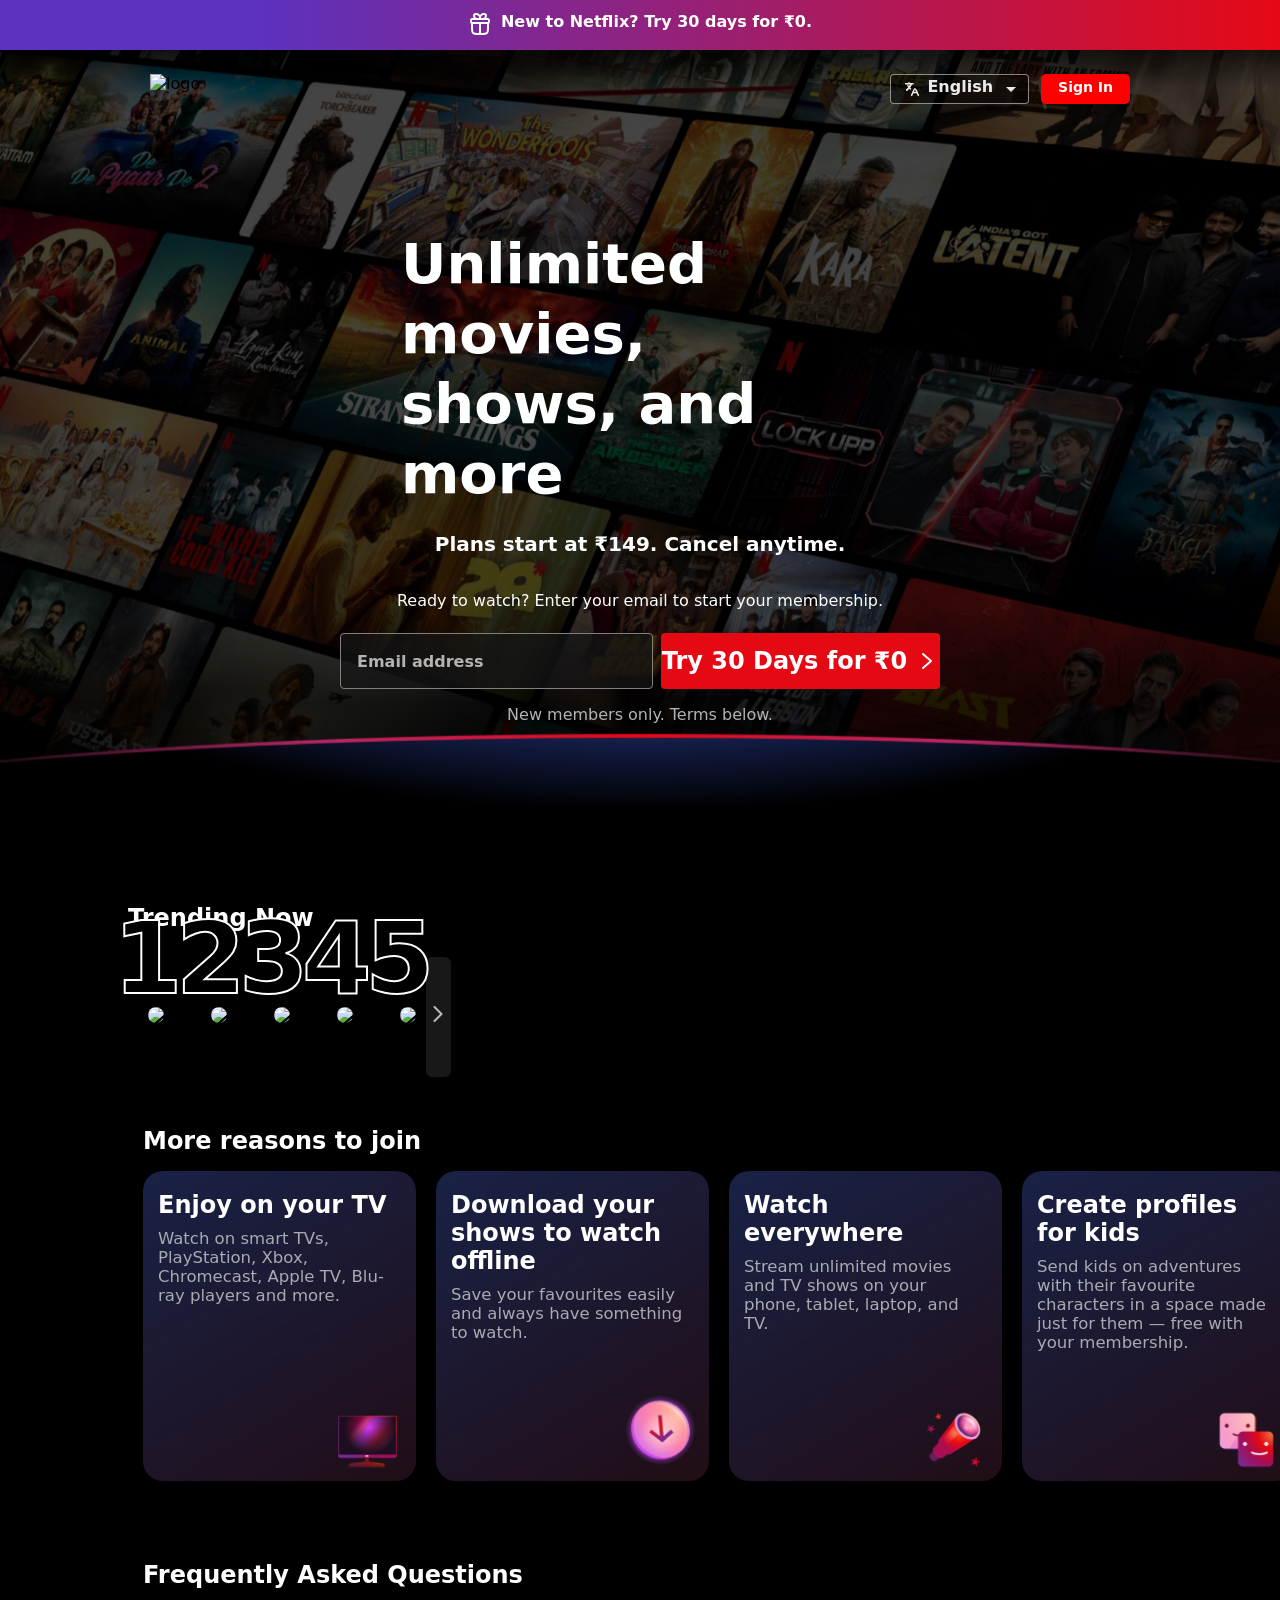
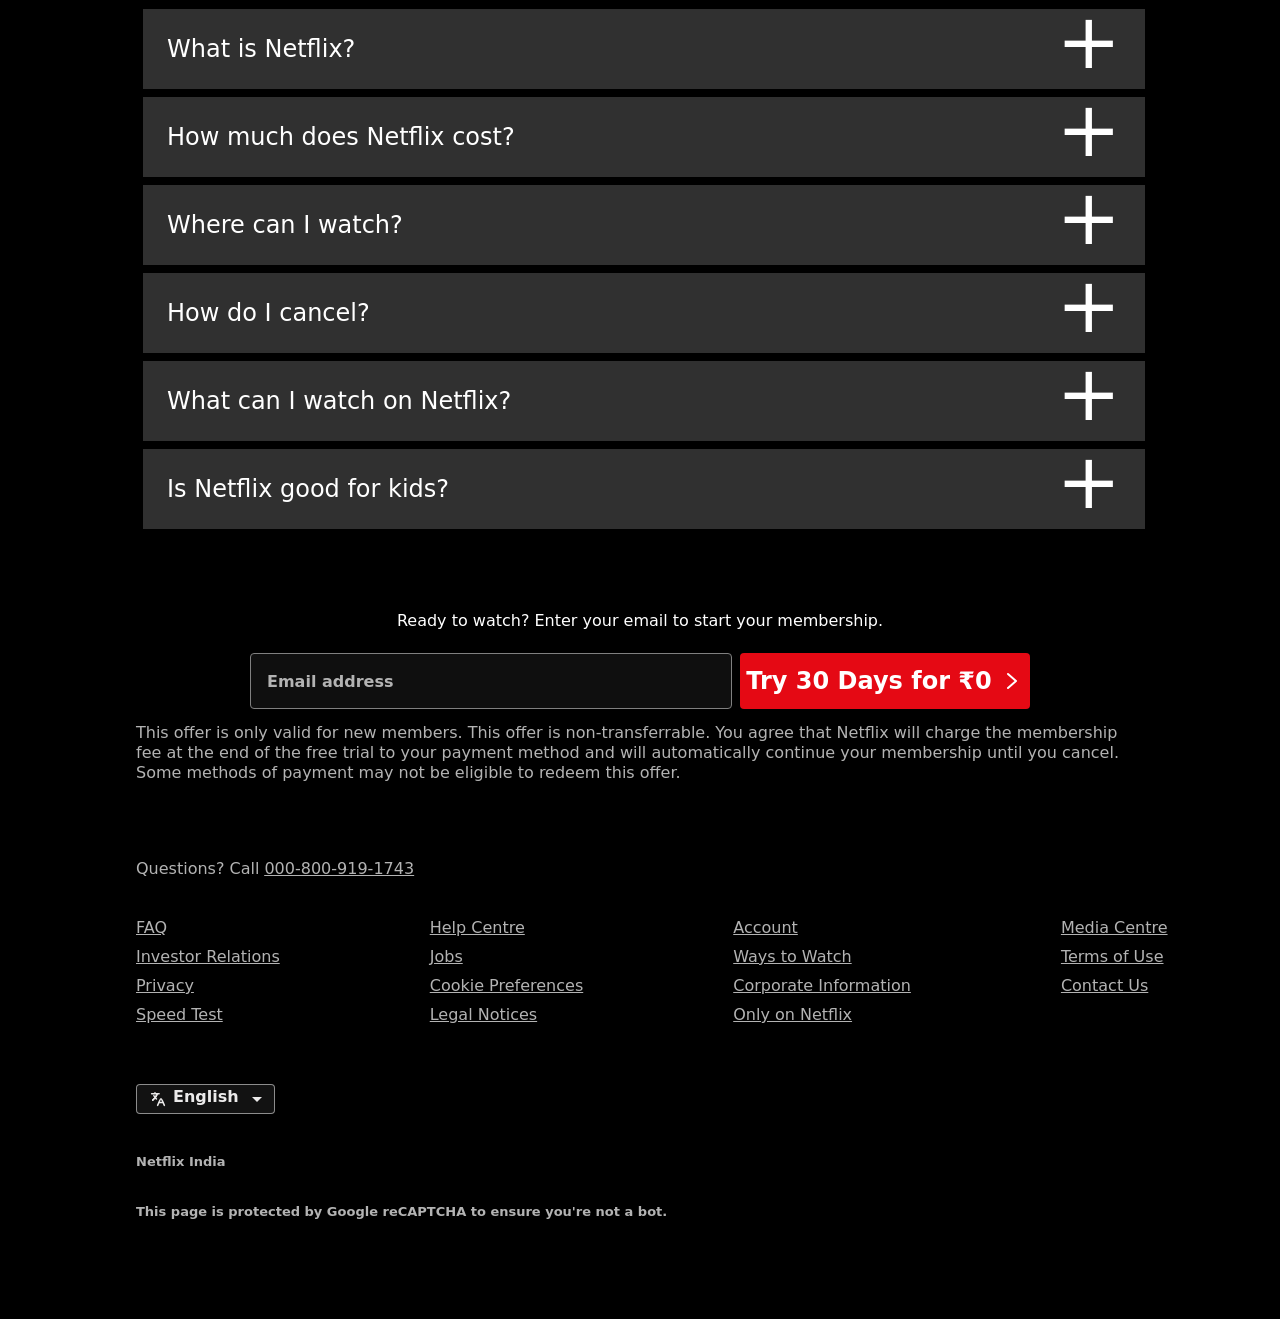
==== Netflix Clone/Netflix.html @ 9051108c "Project 1 - Netflix Clone" ====
<!DOCTYPE html>
<html lang="en">

<head>
    <meta charset="UTF-8">
    <meta name="viewport" content="width=device-width, initial-scale=1.0">
    <title>Netflix Clone</title>
    <link rel="stylesheet" href="style.css">
</head>

<body>
    <button class="gift-button">
        <div class="header">
            <div class="button-text">
                <svg xmlns="http://www.w3.org/2000/svg" viewBox="0 0 24 24" width="24" height="24" color="currentColor"
                    fill="none" stroke="currentColor" stroke-width="2" stroke-linejoin="round">
                    <path
                        d="M4 11V15C4 18.2998 4 19.9497 5.02513 20.9749C6.05025 22 7.70017 22 11 22H13C16.2998 22 17.9497 22 18.9749 20.9749C20 19.9497 20 18.2998 20 15V11"
                        stroke-linecap="round"></path>
                    <path
                        d="M3 9C3 8.25231 3 7.87846 3.20096 7.6C3.33261 7.41758 3.52197 7.26609 3.75 7.16077C4.09808 7 4.56538 7 5.5 7H18.5C19.4346 7 19.9019 7 20.25 7.16077C20.478 7.26609 20.6674 7.41758 20.799 7.6C21 7.87846 21 8.25231 21 9C21 9.74769 21 10.1215 20.799 10.4C20.6674 10.5824 20.478 10.7339 20.25 10.8392C19.9019 11 19.4346 11 18.5 11H5.5C4.56538 11 4.09808 11 3.75 10.8392C3.52197 10.7339 3.33261 10.5824 3.20096 10.4C3 10.1215 3 9.74769 3 9Z">
                    </path>
                    <path
                        d="M6 3.78571C6 2.79949 6.79949 2 7.78571 2H8.14286C10.2731 2 12 3.7269 12 5.85714V7H9.21429C7.43908 7 6 5.56091 6 3.78571Z">
                    </path>
                    <path
                        d="M18 3.78571C18 2.79949 17.2005 2 16.2143 2H15.8571C13.7269 2 12 3.7269 12 5.85714V7H14.7857C16.5609 7 18 5.56091 18 3.78571Z">
                    </path>
                    <path d="M12 11L12 22" stroke-linecap="round"></path>
                </svg>
            </div>
            <div class="button-text button-text-extra">
                New to Netflix? Try 30 days for ₹0.
            </div>
        </div>
    </button>
    <div class="boss">
        <div class="background">
            <div class="logo-section">
                <div>
                    <img class="logo-img"
                        src="https://occ.a.nflxso.net/dnmt/api/v6/iL4oJVDYZ8KLSrJ6eG2OwtghbfQ/AAAAAeuLioOK1ZSC8bQbffYbz1gZFxugAQdkx7UsMvqKDtFJLk3EWkpY-w8IBimYy_0xmg1aTzugh7JDHsGzv6hqIL9_qklFo-PFSH81MwCe9rokU4kGkdki.svg"
                        alt="logo">
                </div>
                <div class="button-logo">
                    <div class="english-button">
                        <svg class="chinese-svg" xmlns="http://www.w3.org/2000/svg" viewBox="0 0 24 24" width="24"
                            height="24" color="currentColor" fill="none" stroke="currentColor" stroke-width="2"
                            stroke-linecap="round" stroke-linejoin="round">
                            <path
                                d="M3.49744 5H7.99744M7.99744 5H13.4974M7.99744 5V3.5M4.99744 13.5C7.49744 11.5 10.4974 7.5 10.9974 5M6.49744 7.5C6.99744 9 8.99744 11.5 9.99744 12">
                            </path>
                            <path d="M4.99744 13.5C7.49744 11.5 10.4974 7.5 10.9974 5"></path>
                            <path
                                d="M11.4974 20.5005L14.1591 14.2898C14.9451 12.456 15.338 11.5391 15.9974 11.5391C16.6568 11.5391 17.0498 12.456 17.8357 14.2898L20.4974 20.5005">
                            </path>
                            <path d="M13.4974 16.5H18.4974"></path>
                        </svg>
                        <div class="english-button-text">English</div>
                        <div class="down-arrow">
                            <svg xmlns="http://www.w3.org/2000/svg" viewBox="0 0 24 24" width="24" height="24"
                                fill="currentColor">
                                <path d="M7 10l5 5 5-5H7z"></path>
                            </svg>

                        </div>
                    </div>
                    <div class="signin">
                        Sign In
                    </div>
                </div>
            </div>
            <div class="main-content">
                <h1>
                    Unlimited movies, shows, and more
                </h1>
                <div class="heading-text">
                    Plans start at ₹149. Cancel anytime.
                </div>
                <div class="main-content2">
                    Ready to watch? Enter your email to start your membership.
                </div>
                <div class="email-section">
                    <input type="email" name="email_address" placeholder="Email address" class="input-email">
                    <div class="day-try-button">
                        <div class="day-try-button-text">Try 30 Days for ₹0</div>
                        <svg class="right-svg" xmlns="http://www.w3.org/2000/svg" width="24" height="24"
                            viewBox="0 0 24 24" fill="none">
                            <path d="M8 5L16 12L8 19" stroke="currentColor" stroke-width="2" stroke-linecap="round"
                                stroke-linejoin="round" />
                        </svg>
                    </div>
                </div>
                <div class="main-content3">
                    New members only. Terms below.
                </div>
            </div>
        </div>
    </div>
    <section class="trending">
        <h2>Trending Now</h2>

        <div class="movie-wrapper">

            <div class="movie-slider">

                <div class="movie-card">
                    <span class="number">1</span>
                    <img
                        src="https://occ-0-2483-3646.1.nflxso.net/dnm/api/v6/mAcAr9TxZIVbINe88xb3Teg5_OA/AAAABR3_lcACYdp_OL47u19qpQaEs_5gn49j7qxBmQ79AP_ZWJ-jDJFr9OHZMi0nobbVv3X1nOjQMBkSNbGvwTah8ytGfxxv10BihHkT4VoGUeiRZefubaW8L7l3fbnidzuOjVOZ.webp?r=3b5">
                </div>

                <div class="movie-card">
                    <span class="number">2</span>
                    <img
                        src="https://occ-0-2483-3646.1.nflxso.net/dnm/api/v6/mAcAr9TxZIVbINe88xb3Teg5_OA/AAAABV634RJ705XipxQXbUOmWTlPM6NMLGOMgv8O6-1mpxjUiHuGTO8aU_smM_58vn7E3eNAHVvWJq0PdI-Nfb186hH-lCfPKhOAdpg.webp?r=92a">
                </div>

                <div class="movie-card">
                    <span class="number">3</span>
                    <img
                        src="https://occ-0-2483-3646.1.nflxso.net/dnm/api/v6/mAcAr9TxZIVbINe88xb3Teg5_OA/AAAABdCNdKR9dgupDlDI12eOrjd3d1uHJXGw537qUxGjCrEHiyDqJ5OIPTEP107q4e-qLJERuWreYp5bF7t5BxNEI7SfZhIY3p_Sp4w.webp?r=434">
                </div>

                <div class="movie-card">
                    <span class="number">4</span>
                    <img
                        src="https://occ-0-2483-3646.1.nflxso.net/dnm/api/v6/mAcAr9TxZIVbINe88xb3Teg5_OA/AAAABRHEcpZrJWcGzHq1AkgW7B8aDNiXEqlU9JBHEwHiXFTEQ8fXNl14SJJMQJYMweSLASaAFxBjCZUrsnZ2DCoViO0dcfgJvky0pYY.webp?r=d8e">
                </div>

                <div class="movie-card">
                    <span class="number">5</span>
                    <img
                        src="https://occ-0-2483-3646.1.nflxso.net/dnm/api/v6/mAcAr9TxZIVbINe88xb3Teg5_OA/AAAABY63h-h1Gon9p3n_dSWmou2ZyN__EntViMFXWrNen_vEcZGZ7-_P9_z-hxdiUdzgbN83VIT29Y9tL6qEg5MJryhB2k6k1kxsyeFMlH5GvvBIqaqk_qc8LS0XezttgoZGS2hX.webp?r=58c">
                </div>
            </div>

            <button class="arrow-right">
                <svg width="18" height="18" viewBox="0 0 24 24">
                    <path d="M9 6L15 12L9 18" fill="none" stroke="rgb(255 255 255 / 70%)" stroke-width="1.8"
                        stroke-linecap="round" stroke-linejoin="round" />
                </svg>
            </button>

        </div>
    </section>
    <section class="more-reason">
        <h2>
            More reasons to join
        </h2>
        <div class="reasons">
            <div class="reason image">
                <h3>Enjoy on your TV</h3>
                <div class="reason-text">Watch on smart TVs, PlayStation, Xbox, Chromecast, Apple TV, Blu-ray players
                    and more.</div>
            </div>
            <div class="reason image2">
                <h3>Download your shows to watch offline</h3>
                <div class="reason-text">Save your favourites easily and always have something to watch.</div>
            </div>
            <div class="reason image3">
                <h3>Watch everywhere</h3>
                <div class="reason-text">Stream unlimited movies and TV shows on your phone, tablet, laptop, and TV.
                </div>
            </div>
            <div class="reason image4">
                <h3>Create profiles for kids</h3>
                <div class="reason-text">Send kids on adventures with their favourite characters in a space made just
                    for them — free with your membership.</div>
            </div>
        </div>
    </section>
    <section class="FAQ">
        <h2>Frequently Asked Questions</h2>
        <ul class="FAQs">
            <li class="FAQ1 FAQ-text"><span>What is Netflix?</span><span class="plus">+</span></li>
            <li class="FAQ2 FAQ-text"><span>How much does Netflix cost?</span><span class="plus">+</span></li>
            <li class="FAQ3 FAQ-text"><span>Where can I watch?</span><span class="plus">+</span></li>
            <li class="FAQ4 FAQ-text"><span>How do I cancel?</span><span class="plus">+</span></li>
            <li class="FAQ5 FAQ-text"><span>What can I watch on Netflix?</span><span class="plus">+</span></li>
            <li class="FAQ6 FAQ-text"><span>Is Netflix good for kids?</span><span class="plus">+</span></li>
        </ul>
    </section>
    <section class="main-content footer-main-content">
        <div class="main-content2 footer-main-content2">
            Ready to watch? Enter your email to start your membership.
        </div>
        <div class="email-section footer-email-section">
            <input type="email" name="email_address" placeholder="Email address" class="input-email footer-input-email">
            <div class="day-try-button footer-day-try-button">
                <div class="day-try-button-text footer-day-try-button-text">Try 30 Days for ₹0</div>
                <svg class="right-svg footer-right-svg" xmlns="http://www.w3.org/2000/svg" width="24" height="24" viewBox="0 0 24 24"
                    fill="none">
                    <path d="M8 5L16 12L8 19" stroke="currentColor" stroke-width="2" stroke-linecap="round"
                        stroke-linejoin="round" />
                </svg>
            </div>
        </div>
        <div class="main-content3 footer-main-content3">
            This offer is only valid for new members. This offer is non-transferrable. You agree that Netflix will charge the membership fee at the end of the free trial to your payment method and will automatically continue your membership until you cancel. Some methods of payment may not be eligible to redeem this offer.
        </div>
    </section>
    <section class="footer">
        <div class="contact-number">
            <span>Questions? Call </span><span class="num"><a href="text.txt">000-800-919-1743</a></span>
        </div>
        <div class="all-links">
            <ul class="ul ul1">
                <li>FAQ</li>
                <li>Investor Relations</li>
                <li>Privacy</li>
                <li>Speed Test</li>
            </ul>
            <ul class="ul ul2">
                <li>Help Centre</li>
                <li>Jobs</li>
                <li>Cookie Preferences</li>
                <li>Legal Notices</li>
            </ul>
            <ul class="ul ul3">
                <li>Account</li>
                <li>Ways to Watch</li>
                <li>Corporate Information</li>
                <li>Only on Netflix</li>
            </ul>
            <ul class="ul ul4">
                <li>Media Centre</li>
                <li>Terms of Use</li>
                <li>Contact Us</li>
            </ul>
        </div>
        <div class="button-logo footer-button-logo">
                    <div class="english-button footer-english-button">
                        <svg class="chinese-svg" xmlns="http://www.w3.org/2000/svg" viewBox="0 0 24 24" width="24"
                            height="24" color="currentColor" fill="none" stroke="currentColor" stroke-width="2"
                            stroke-linecap="round" stroke-linejoin="round">
                            <path
                                d="M3.49744 5H7.99744M7.99744 5H13.4974M7.99744 5V3.5M4.99744 13.5C7.49744 11.5 10.4974 7.5 10.9974 5M6.49744 7.5C6.99744 9 8.99744 11.5 9.99744 12">
                            </path>
                            <path d="M4.99744 13.5C7.49744 11.5 10.4974 7.5 10.9974 5"></path>
                            <path
                                d="M11.4974 20.5005L14.1591 14.2898C14.9451 12.456 15.338 11.5391 15.9974 11.5391C16.6568 11.5391 17.0498 12.456 17.8357 14.2898L20.4974 20.5005">
                            </path>
                            <path d="M13.4974 16.5H18.4974"></path>
                        </svg>
                        <div class="english-button-text">English</div>
                        <div class="down-arrow">
                            <svg xmlns="http://www.w3.org/2000/svg" viewBox="0 0 24 24" width="24" height="24"
                                fill="currentColor">
                                <path d="M7 10l5 5 5-5H7z"></path>
                            </svg>

                        </div>
                    </div>
                </div>
        <div class="netflix-india">
            Netflix India
        </div>
        <div class="last-line">This page is protected by Google reCAPTCHA to ensure you're not a bot.</div>
    </section>
</body>

</html>
---- Netflix Clone/style.css ----
* {
    margin: 0;
    padding: 0;
    font-family: system-ui, -apple-system, BlinkMacSystemFont, 'Segoe UI', Roboto, Oxygen, Ubuntu, Cantarell, 'Open Sans', 'Helvetica Neue', sans-serif;
}

body {
    background-color: black;
}

.header {
    display: flex;
    justify-content: center;
    gap: 9px;
}

.gift-button {
    position: sticky;
    top: 0;
    width: 100%;
    height: 50px;
    border: none;
    background-image: linear-gradient(90deg, rgb(92, 50, 191) 0%, rgb(92, 50, 191) 20%, rgb(229, 9, 20) 100%);
    z-index: 1000;
    /* position: relative; */
}

.button-text {
    color: rgb(255, 255, 255);
    font-weight: 450;

}

.button-text-extra {
    font-weight: 650;
    font-size: larger;
}

.boss {
    display: flex;
    justify-content: center;
}

.background {
    width: 100%;
    height: 804px;
    background-image: url(assets/NETFLIXIMG1.png);
    background-repeat: no-repeat;
    background-position: center center;
    background-size: auto 100%;
    transform: translateY(-50PX);
    z-index: 1;
}

.logo-section {
    margin: 74px 150px;
    display: flex;
}

.logo-img {
    width: 145px;
}

.lang {
    display: flex;
}

.button-logo {
    display: flex;
    gap: 12px;
    margin-left: auto;
    height: 30px;

}

.chinese-svg {
    width: 18px;
    padding-left: 8px;
}

.english-button-text {
    padding-left: 6px;
}

.down-arrow {
    width: 15px;
    padding: 0px 6px;
}
.english-button {
    color: rgb(235, 234, 234);
    display: flex;
    border: 0.5px solid rgba(211, 211, 211, 0.63);
    border-radius: 4px;
    padding: 2px 8px 6px 4px;
    /* padding-right: 30px; */
    font-weight: 600;
    background-color: rgba(0, 0, 0, 0.459);
    cursor: default;
}
.signin:hover{
    background: #ca0811;
    color: #ececec;
}
.signin {
    color: white;
    background-color: red;
    border-radius: 5px;
    font-size: 14px;
    font-weight: 600;
    padding: 5px 17px 2px 17px;
    cursor: pointer;
}

.main-content {
    color: rgb(254 255 255);
    display: flex;
    justify-content: center;
    align-items: center;
    flex-direction: column;
    gap: 20px;
    margin: 125px 0px;
}

h1 {
    width: 478px;
    font-size: 3.5rem;
    font-weight: 700;
    line-height: 125%;
}
.heading-text{
    font-size: 1.25rem;
    font-weight: 700;
}
.main-content{
    font-size: 1rem;
    line-height: 1.5;
}
.main-content2{
    color: rgb(255, 255, 255);
    font-size: 1rem;
    font-weight: 500;
    line-height: 1.5;
    padding-top: 10px;
}
.email-section {
    display: flex;
    width: 600px;
    gap: 8px;
}

.input-email,
.day-try-button {
    flex: 1;
    height: 56px;
    box-sizing: border-box;
}

.input-email {
    width: 354px;
    background: rgba(22, 22, 22, .72);
    border: 1px solid rgb(128, 128, 128);
    border-radius: 4px;
    padding: 0 16px;
    color: #fff;
    font-size: 16px;
}

.input-email::placeholder {
    color: #b3b3b3;
    font-weight: 600;
}
.day-try-button:hover{
    background: #ca0811;
    color: #ececec;

}
.day-try-button {
    background: #E50914;
    border: none;
    border-radius: 4px;
    color: #fff;
    font-size: 24px;
    font-weight: 700;
    cursor: pointer;
    display: flex;
    justify-content: center;
    align-items: center;
    gap: 8px;
}
.main-content3{
    color: #b3b3b3;
    font-weight: 500;
    transform: translateY(-6px)
}
.trending{
    width:80%;
    margin:50px auto;
    color:white;
}

.trending h2{
    font-size:24px;
    margin-bottom:25px;
}

.movie-wrapper{
    position:relative;
    display:flex;
    align-items:center;
    margin: 20px;
}

.movie-slider{
    display:flex;
    gap: 47px;
    overflow: visible;
    scroll-behavior:smooth;
}

.movie-slider::-webkit-scrollbar{
    display:none;
}

.movie-card{
    position:relative;
    flex:0 0 auto;
}

.movie-card img{
    width:180px;
    border-radius:10px;
    transition:.3s;
}

.movie-card:hover img{
    transform:scale(1.05);
}
.number{
    position:absolute;
    left:-35px;
    bottom:18px;
    font-size:100px;
    font-weight:900;
    color:black;
    -webkit-text-stroke:2px white;
    line-height:1;
    z-index:2;
}
.arrow-right{
    width: 25px;
    height:120px;
    border:none;
    border-radius:6px;
    background:#181818;
    color:white;
    font-size:24px;
    margin-left: 10px;
    cursor:pointer;
    font-weight: 100;
}
.arrow-right:hover{
    background: #444444;
}
.arrow-right svg{
    width: 28px;
    height: 32px;
    transform: translateX(-2px);
}
.movie-card{
    transition:.3s;
}

.movie-card:hover{
    transform:scale(1.03);
}
.more-reason h2{
    margin-bottom: 16px;
}
.more-reason{
    color: white;
    margin: 0px 143px;
}
.reasons{
    display: grid;
    grid-template-columns: repeat(4, 1fr);
    gap: 20px;
    margin-bottom: 80px;
}
.reason h3{
    font-size: x-large;
}
.reason-text{
    font-size: 16.5px;
    font-weight: 500;
    color: #a8abb1;
}
.image{
    background-image: url(assets/image.png);
}
.image2{
    background-image: url(assets/image2.png);
}
.image3{
    background-image: url(assets/image3.png);
}
.image4{
    background-image: url(assets/image4.png);
}
.reason{
    padding: 20px 15px;
    width: 273px;
    height: 310px;
    border-radius: 20px;
    /* background-color: rgb(49, 0, 128); */
    box-sizing: border-box;
    background-size: cover;
}
.reason-text{
    margin-top: 10px;
}
.FAQ{
    margin: 0px 135px 0px 143px;
}
.FAQ h2{
    color: #fff;
    margin-bottom: 20px;
}
.FAQ-text:hover{
    background-color: #464646;
}
.FAQ-text{
    position: relative;
    justify-content: space-between;
    margin: 8px 0px;
    background-color: #303030;
    padding: 26px 24px;
    font-size: x-large;
    font-weight: 400;
    display: flex;
    cursor: pointer;
    transition:background-color 0.30s ease;
}
.plus{
    position:absolute;
    right:24px;
    top:50%;
    transform:translateY(-60%);

    font-size:77px;
    line-height:1;
    font-weight: 100;
}
.FAQs{
    color: #fff;
    list-style: none;
}
.footer-main-content{
    margin: 70px 0px;
}
.footer-day-try-button{
    flex:0 0 290px;
}
.footer-email-section{
    width: 780px;
}
.footer-main-content3{
    margin-left: 136px;
    margin-right: 135px;
    line-height: 20px;
}
/* .footer{
    color: #b3b3b3;
} */
.num a:hover, .num :active, .num a, .num a::after{
    color: #b3b3b3;
}
.contact-number{
    color: #b3b3b3;
    margin-left: 136px;
}
.num{
    text-decoration: underline;
    cursor: pointer;
}
.all-links{
    color: #b3b3b3;
    display: flex;
    margin-left: 136px;
    margin-top: 40px;
    gap: 150px;
}
.ul{
    list-style: none;
    text-decoration: underline;
    cursor: pointer;
}
.ul li:active{
    color: #E50914;
}
.ul li{
    margin-bottom: 10px;
}
.footer-english-button{
    background-color: rgb(40 40 40 / 46%);
}
.footer-button-logo{
    margin: 50px 20px 0px 136px;
}
.netflix-india{
    color: #b3b3b3;
    margin-left: 136px;
    font-size: small;
    font-weight: 700;
    margin-top: 40px;
    margin-bottom: 35px;
}
.last-line{
    margin-left: 136px;
    color: #b3b3b3;
    font-size: 13px;
    font-weight: 600;
    margin-bottom: 100px;
}
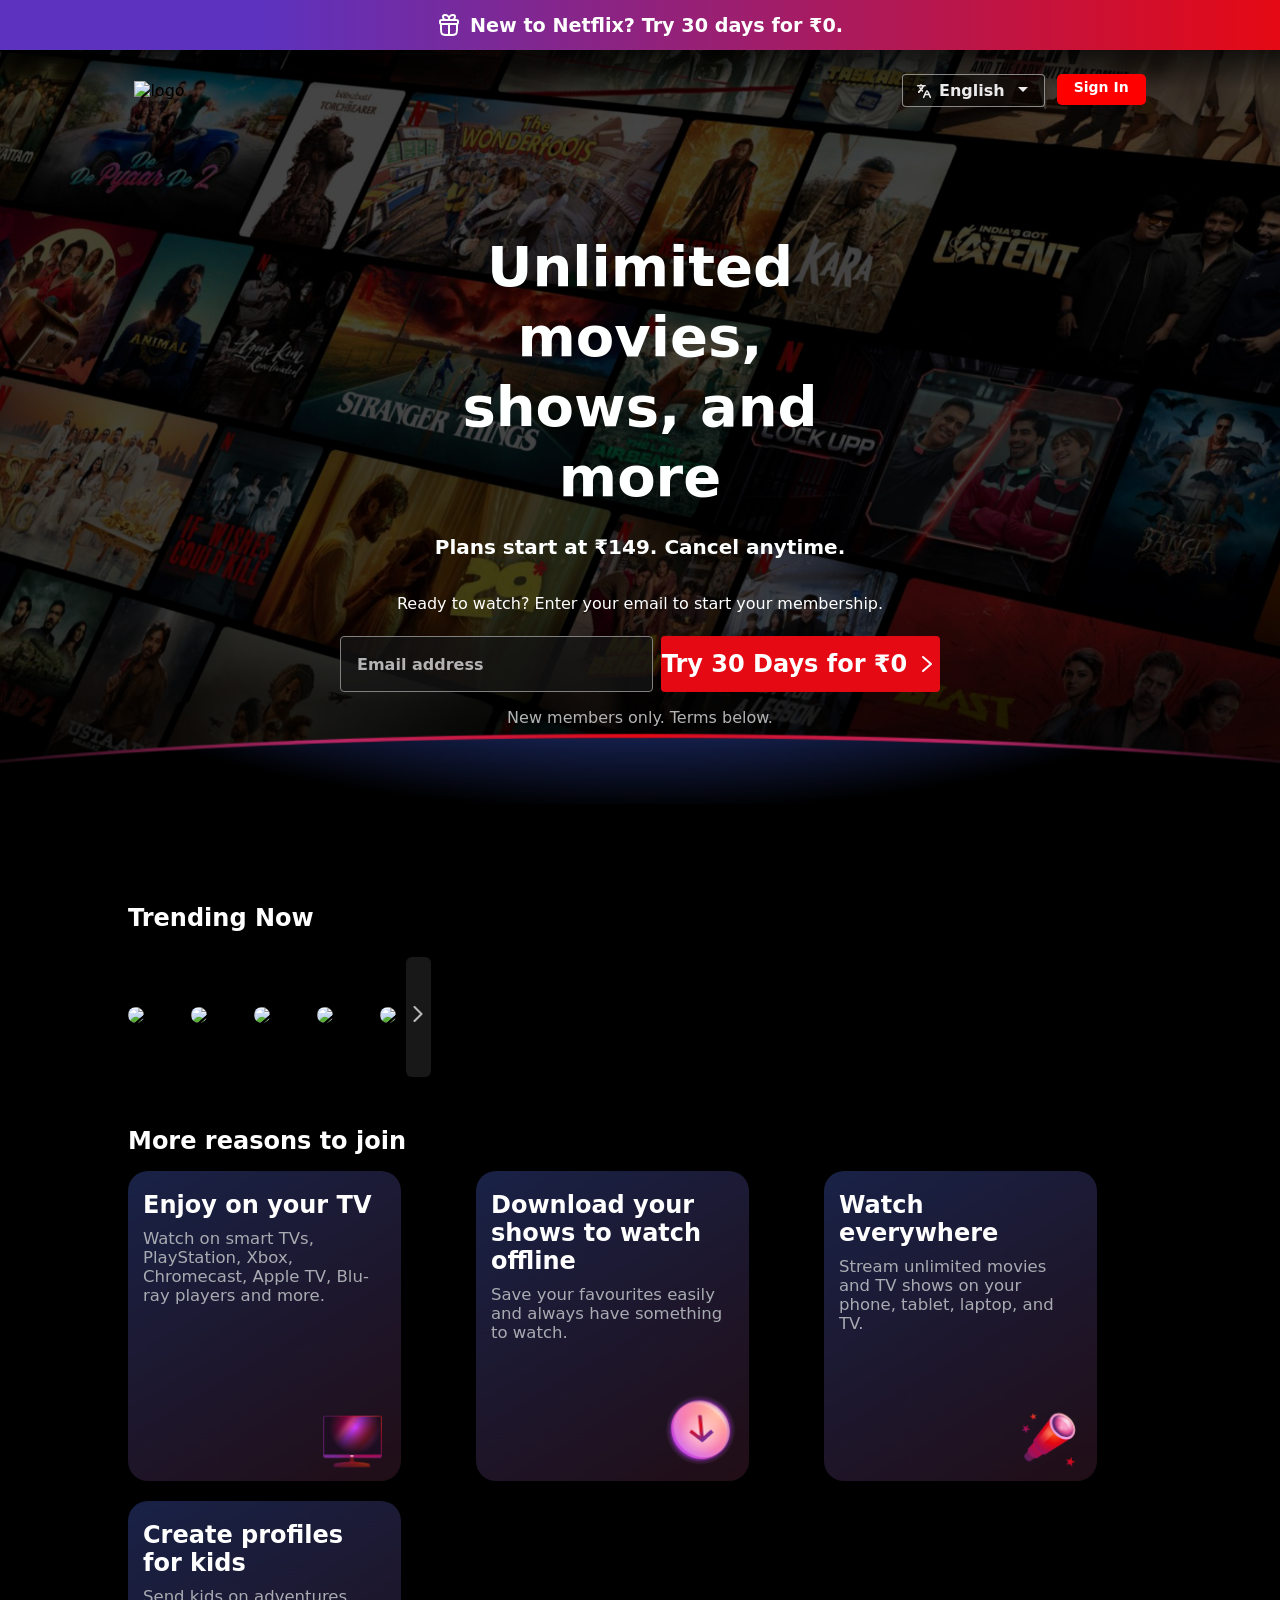
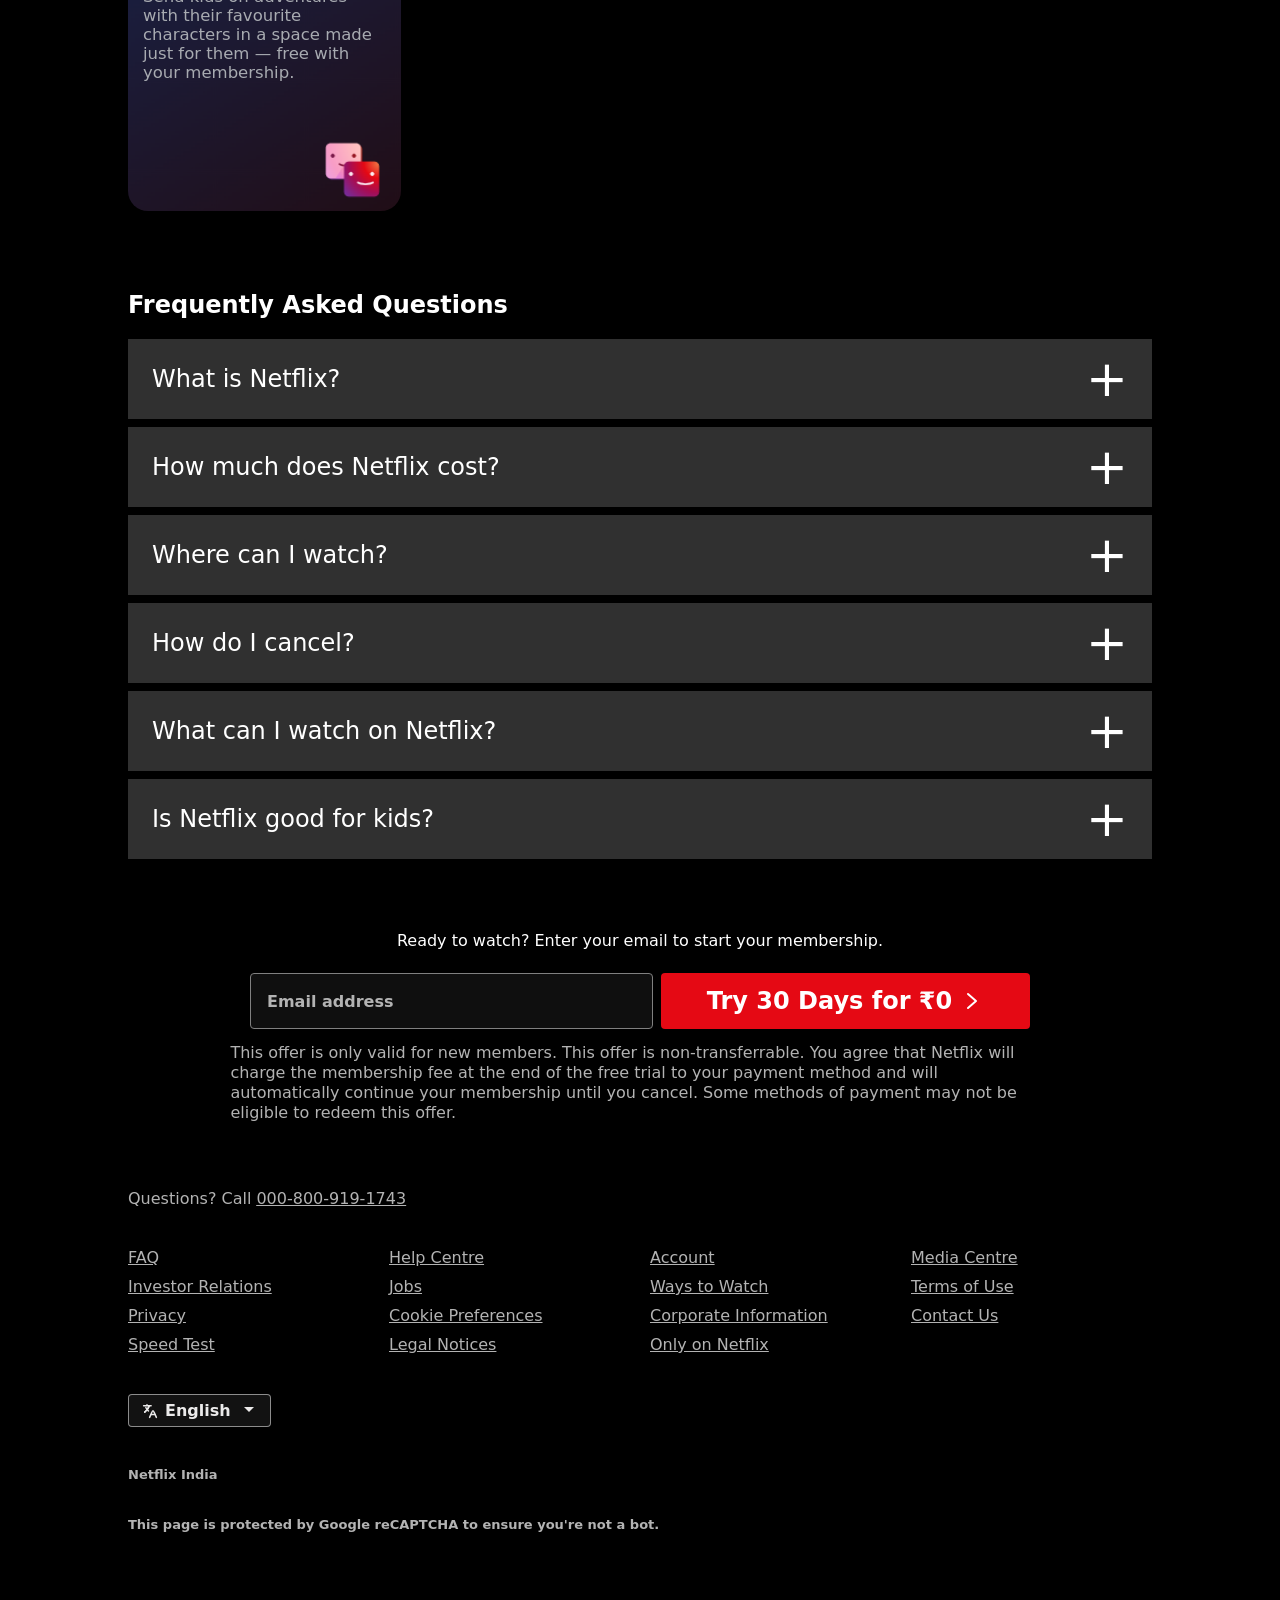
==== commit b74a5e47: "Fully responsive Netflix Clone" ====
--- a/Netflix Clone/Netflix.html
+++ b/Netflix Clone/Netflix.html
@@ -202,7 +202,7 @@
     </section>
     <section class="footer">
         <div class="contact-number">
-            <span>Questions? Call </span><span class="num"><a href="text.txt">000-800-919-1743</a></span>
+            <span>Questions? Call </span><span class="num"><a href="assets/text.txt">000-800-919-1743</a></span>
         </div>
         <div class="all-links">
             <ul class="ul ul1">
@@ -229,7 +229,7 @@
                 <li>Contact Us</li>
             </ul>
         </div>
-        <div class="button-logo footer-button-logo">
+        <div class=" footer-button-logo">
                     <div class="english-button footer-english-button">
                         <svg class="chinese-svg" xmlns="http://www.w3.org/2000/svg" viewBox="0 0 24 24" width="24"
                             height="24" color="currentColor" fill="none" stroke="currentColor" stroke-width="2"
--- a/Netflix Clone/style.css
+++ b/Netflix Clone/style.css
@@ -4,36 +4,63 @@
     font-family: system-ui, -apple-system, BlinkMacSystemFont, 'Segoe UI', Roboto, Oxygen, Ubuntu, Cantarell, 'Open Sans', 'Helvetica Neue', sans-serif;
 }
 
+@media (max-width: 390px) {
+
+    .button-logo {
+        flex-direction: column;
+    }
+
+    .footer-day-try-button {
+        flex: 1;
+        width: 100%;
+    }
+
+    .logo-img {
+        width: 90px;
+    }
+}
+
+@media (max-width:480px) {
+    .email-section {
+        flex-direction: column;
+        height: 90px;
+    }
+}
+
 body {
     background-color: black;
 }
 
 .header {
     display: flex;
+    flex-wrap: wrap;
     justify-content: center;
     gap: 9px;
+    text-align: center;
+    align-items: center;
 }
 
 .gift-button {
     position: sticky;
     top: 0;
     width: 100%;
-    height: 50px;
+    min-height: 50px;
     border: none;
     background-image: linear-gradient(90deg, rgb(92, 50, 191) 0%, rgb(92, 50, 191) 20%, rgb(229, 9, 20) 100%);
     z-index: 1000;
-    /* position: relative; */
+    padding: 10px 15px;
 }
 
 .button-text {
     color: rgb(255, 255, 255);
     font-weight: 450;
-
+    display: flex;
+    align-items: center;
 }
 
 .button-text-extra {
     font-weight: 650;
-    font-size: larger;
+    font-size: clamp(1rem, 2vw, 1.2rem);
 }
 
 .boss {
@@ -53,8 +80,12 @@
 }
 
 .logo-section {
-    margin: 74px 150px;
-    display: flex;
+    display: flex;
+    justify-content: space-between;
+    margin: 74px auto;
+    width: 79%;
+    max-width: 1200px;
+    align-items: center;
 }
 
 .logo-img {
@@ -68,14 +99,13 @@
 .button-logo {
     display: flex;
     gap: 12px;
-    margin-left: auto;
-    height: 30px;
-
-}
-
-.chinese-svg {
-    width: 18px;
-    padding-left: 8px;
+
+}
+
+
+.chinese-svg{
+    width:18px;
+    padding:0;
 }
 
 .english-button-text {
@@ -86,21 +116,26 @@
     width: 15px;
     padding: 0px 6px;
 }
+
 .english-button {
     color: rgb(235, 234, 234);
     display: flex;
     border: 0.5px solid rgba(211, 211, 211, 0.63);
     border-radius: 4px;
-    padding: 2px 8px 6px 4px;
-    /* padding-right: 30px; */
+    padding: 6px 12px;
+    display: inline-flex;
+    align-items: center;
     font-weight: 600;
     background-color: rgba(0, 0, 0, 0.459);
     cursor: default;
-}
-.signin:hover{
+    height: 19px;
+}
+
+.signin:hover {
     background: #ca0811;
     color: #ececec;
 }
+
 .signin {
     color: white;
     background-color: red;
@@ -109,6 +144,7 @@
     font-weight: 600;
     padding: 5px 17px 2px 17px;
     cursor: pointer;
+    height: 24px;
 }
 
 .main-content {
@@ -122,29 +158,37 @@
 }
 
 h1 {
-    width: 478px;
+    width: 100%;
+    max-width: 478px;
+    text-align: center;
     font-size: 3.5rem;
     font-weight: 700;
     line-height: 125%;
 }
-.heading-text{
+
+.heading-text {
     font-size: 1.25rem;
     font-weight: 700;
 }
-.main-content{
+
+.main-content {
     font-size: 1rem;
     line-height: 1.5;
 }
-.main-content2{
+
+.main-content2 {
     color: rgb(255, 255, 255);
     font-size: 1rem;
     font-weight: 500;
     line-height: 1.5;
     padding-top: 10px;
-}
+    text-align: center;
+}
+
 .email-section {
     display: flex;
-    width: 600px;
+    width: 100%;
+    max-width: 600px;
     gap: 8px;
 }
 
@@ -156,7 +200,6 @@
 }
 
 .input-email {
-    width: 354px;
     background: rgba(22, 22, 22, .72);
     border: 1px solid rgb(128, 128, 128);
     border-radius: 4px;
@@ -169,11 +212,13 @@
     color: #b3b3b3;
     font-weight: 600;
 }
-.day-try-button:hover{
+
+.day-try-button:hover {
     background: #ca0811;
     color: #ececec;
 
 }
+
 .day-try-button {
     background: #E50914;
     border: none;
@@ -187,149 +232,180 @@
     align-items: center;
     gap: 8px;
 }
-.main-content3{
+
+.main-content3 {
     color: #b3b3b3;
     font-weight: 500;
     transform: translateY(-6px)
 }
-.trending{
-    width:80%;
-    margin:50px auto;
-    color:white;
-}
-
-.trending h2{
-    font-size:24px;
-    margin-bottom:25px;
-}
-
-.movie-wrapper{
-    position:relative;
-    display:flex;
-    align-items:center;
-    margin: 20px;
-}
-
-.movie-slider{
-    display:flex;
+
+.trending {
+    width: 80%;
+    max-width: 1200px;
+    margin: 50px auto;
+    color: white;
+}
+
+.trending h2 {
+    font-size: 24px;
+    margin-bottom: 25px;
+}
+
+.movie-wrapper {
+    position: relative;
+    display: flex;
+    align-items: center;
+    margin-bottom: 20px;
+}
+
+.movie-slider {
+    display: flex;
     gap: 47px;
-    overflow: visible;
-    scroll-behavior:smooth;
-}
-
-.movie-slider::-webkit-scrollbar{
-    display:none;
-}
-
-.movie-card{
-    position:relative;
-    flex:0 0 auto;
-}
-
-.movie-card img{
-    width:180px;
-    border-radius:10px;
-    transition:.3s;
-}
-
-.movie-card:hover img{
-    transform:scale(1.05);
-}
-.number{
-    position:absolute;
-    left:-35px;
-    bottom:18px;
-    font-size:100px;
-    font-weight:900;
-    color:black;
-    -webkit-text-stroke:2px white;
-    line-height:1;
-    z-index:2;
-}
-.arrow-right{
+    overflow-x: auto;
+    overflow-y: hidden;
+    scroll-behavior: smooth;
+}
+
+.movie-slider::-webkit-scrollbar {
+    display: none;
+}
+
+.movie-card {
+    position: relative;
+    flex: 0 0 auto;
+}
+
+.movie-card img {
+    width: 180px;
+    border-radius: 10px;
+    transition: .3s;
+}
+
+.movie-card:hover img {
+    transform: scale(1.05);
+}
+
+.number {
+    position: absolute;
+    left: -35px;
+    bottom: 18px;
+    font-size: 100px;
+    font-weight: 900;
+    color: black;
+    -webkit-text-stroke: 2px white;
+    line-height: 1;
+    z-index: 2;
+}
+
+.arrow-right {
     width: 25px;
-    height:120px;
-    border:none;
-    border-radius:6px;
-    background:#181818;
-    color:white;
-    font-size:24px;
+    height: 120px;
+    border: none;
+    border-radius: 6px;
+    background: #181818;
+    color: white;
+    font-size: 24px;
     margin-left: 10px;
-    cursor:pointer;
+    cursor: pointer;
     font-weight: 100;
 }
-.arrow-right:hover{
+
+.arrow-right:hover {
     background: #444444;
 }
-.arrow-right svg{
+
+.arrow-right svg {
     width: 28px;
     height: 32px;
     transform: translateX(-2px);
 }
-.movie-card{
-    transition:.3s;
-}
-
-.movie-card:hover{
-    transform:scale(1.03);
-}
-.more-reason h2{
+
+.movie-card {
+    transition: .3s;
+}
+
+.movie-card:hover {
+    transform: scale(1.03);
+}
+
+.more-reason h2 {
     margin-bottom: 16px;
 }
-.more-reason{
+
+.more-reason {
     color: white;
-    margin: 0px 143px;
-}
-.reasons{
+    width: 80%;
+    max-width: 1200px;
+    margin: 0 auto;
+}
+
+.reasons {
     display: grid;
-    grid-template-columns: repeat(4, 1fr);
+    grid-template-columns: repeat(auto-fit, minmax(250px, 1fr));
     gap: 20px;
     margin-bottom: 80px;
 }
-.reason h3{
+
+.reason h3 {
     font-size: x-large;
 }
-.reason-text{
+
+.reason-text {
     font-size: 16.5px;
     font-weight: 500;
     color: #a8abb1;
 }
-.image{
+
+.image {
     background-image: url(assets/image.png);
 }
-.image2{
+
+.image2 {
     background-image: url(assets/image2.png);
 }
-.image3{
+
+.image3 {
     background-image: url(assets/image3.png);
 }
-.image4{
+
+.image4 {
     background-image: url(assets/image4.png);
 }
-.reason{
+
+.reason {
     padding: 20px 15px;
     width: 273px;
     height: 310px;
     border-radius: 20px;
-    /* background-color: rgb(49, 0, 128); */
     box-sizing: border-box;
     background-size: cover;
 }
-.reason-text{
+
+.reason-text {
     margin-top: 10px;
 }
-.FAQ{
-    margin: 0px 135px 0px 143px;
-}
-.FAQ h2{
+
+.FAQ {
+    width: 80%;
+    max-width: 1200px;
+    margin: 0 auto;
+}
+
+.FAQ h2 {
     color: #fff;
     margin-bottom: 20px;
 }
-.FAQ-text:hover{
+
+.FAQ-text:hover {
     background-color: #464646;
 }
-.FAQ-text{
-    position: relative;
+
+.FAQ-text {
+    display: flex;
+    justify-content: space-between;
+    align-items: center;
+
+    padding: 24px;
     justify-content: space-between;
     margin: 8px 0px;
     background-color: #303030;
@@ -338,84 +414,115 @@
     font-weight: 400;
     display: flex;
     cursor: pointer;
-    transition:background-color 0.30s ease;
-}
-.plus{
-    position:absolute;
-    right:24px;
-    top:50%;
-    transform:translateY(-60%);
-
-    font-size:77px;
-    line-height:1;
+    transition: background-color 0.30s ease;
+}
+
+.plus {
+    position: static;
+    transform: none;
+    right: 24px;
+    top: 50%;
+
+    font-size: 50px;
+    line-height: 0.01;
     font-weight: 100;
 }
-.FAQs{
+
+.FAQs {
     color: #fff;
     list-style: none;
 }
-.footer-main-content{
-    margin: 70px 0px;
-}
-.footer-day-try-button{
-    flex:0 0 290px;
-}
-.footer-email-section{
-    width: 780px;
-}
-.footer-main-content3{
-    margin-left: 136px;
-    margin-right: 135px;
+
+.footer-main-content {
+    width: 80%;
+    max-width: 1200px;
+    margin: 60px auto;
+}
+
+.footer-email-section {
+    width: 100%;
+    max-width: 780px;
+}
+
+.footer-main-content3 {
+    width: 80%;
+    max-width: 1200px;
+    margin: 0 auto;
+
     line-height: 20px;
 }
-/* .footer{
-    color: #b3b3b3;
-} */
-.num a:hover, .num :active, .num a, .num a::after{
-    color: #b3b3b3;
-}
-.contact-number{
-    color: #b3b3b3;
-    margin-left: 136px;
-}
-.num{
+
+.num a:hover,
+.num :active,
+.num a,
+.num a::after {
+    color: #b3b3b3;
+}
+
+.contact-number {
+    color: #b3b3b3;
+    width: 80%;
+    max-width: 1200px;
+    margin: 0 auto;
+}
+
+.num {
     text-decoration: underline;
     cursor: pointer;
 }
-.all-links{
-    color: #b3b3b3;
-    display: flex;
-    margin-left: 136px;
+
+.all-links {
+    color: #b3b3b3;
+    display: grid;
+    grid-template-columns: repeat(auto-fit, minmax(150px, 1fr));
+    width: 80%;
+    max-width: 1200px;
+    margin: 0 auto;
     margin-top: 40px;
-    gap: 150px;
-}
-.ul{
+    gap: 20px;
+}
+
+.ul {
     list-style: none;
     text-decoration: underline;
     cursor: pointer;
 }
-.ul li:active{
+
+.ul li:active {
     color: #E50914;
 }
-.ul li{
+
+.ul li {
     margin-bottom: 10px;
 }
-.footer-english-button{
+
+.footer-english-button {
     background-color: rgb(40 40 40 / 46%);
-}
-.footer-button-logo{
-    margin: 50px 20px 0px 136px;
-}
-.netflix-india{
-    color: #b3b3b3;
-    margin-left: 136px;
+    display: inline-flex;
+    width: auto;
+}
+
+.footer-button-logo {
+    width: 80%;
+    max-width: 1200px;
+    margin: 30px auto;
+}
+
+.netflix-india {
+    color: #b3b3b3;
+    width: 80%;
+    max-width: 1200px;
+    margin: 0 auto;
     font-size: small;
     font-weight: 700;
     margin-top: 40px;
     margin-bottom: 35px;
 }
-.last-line{
-    margin-left: 136px;
+
+.last-line {
+    width: 80%;
+    max-width: 1200px;
+    margin: 0 auto;
     color: #b3b3b3;
     font-size: 13px;
     font-weight: 600;
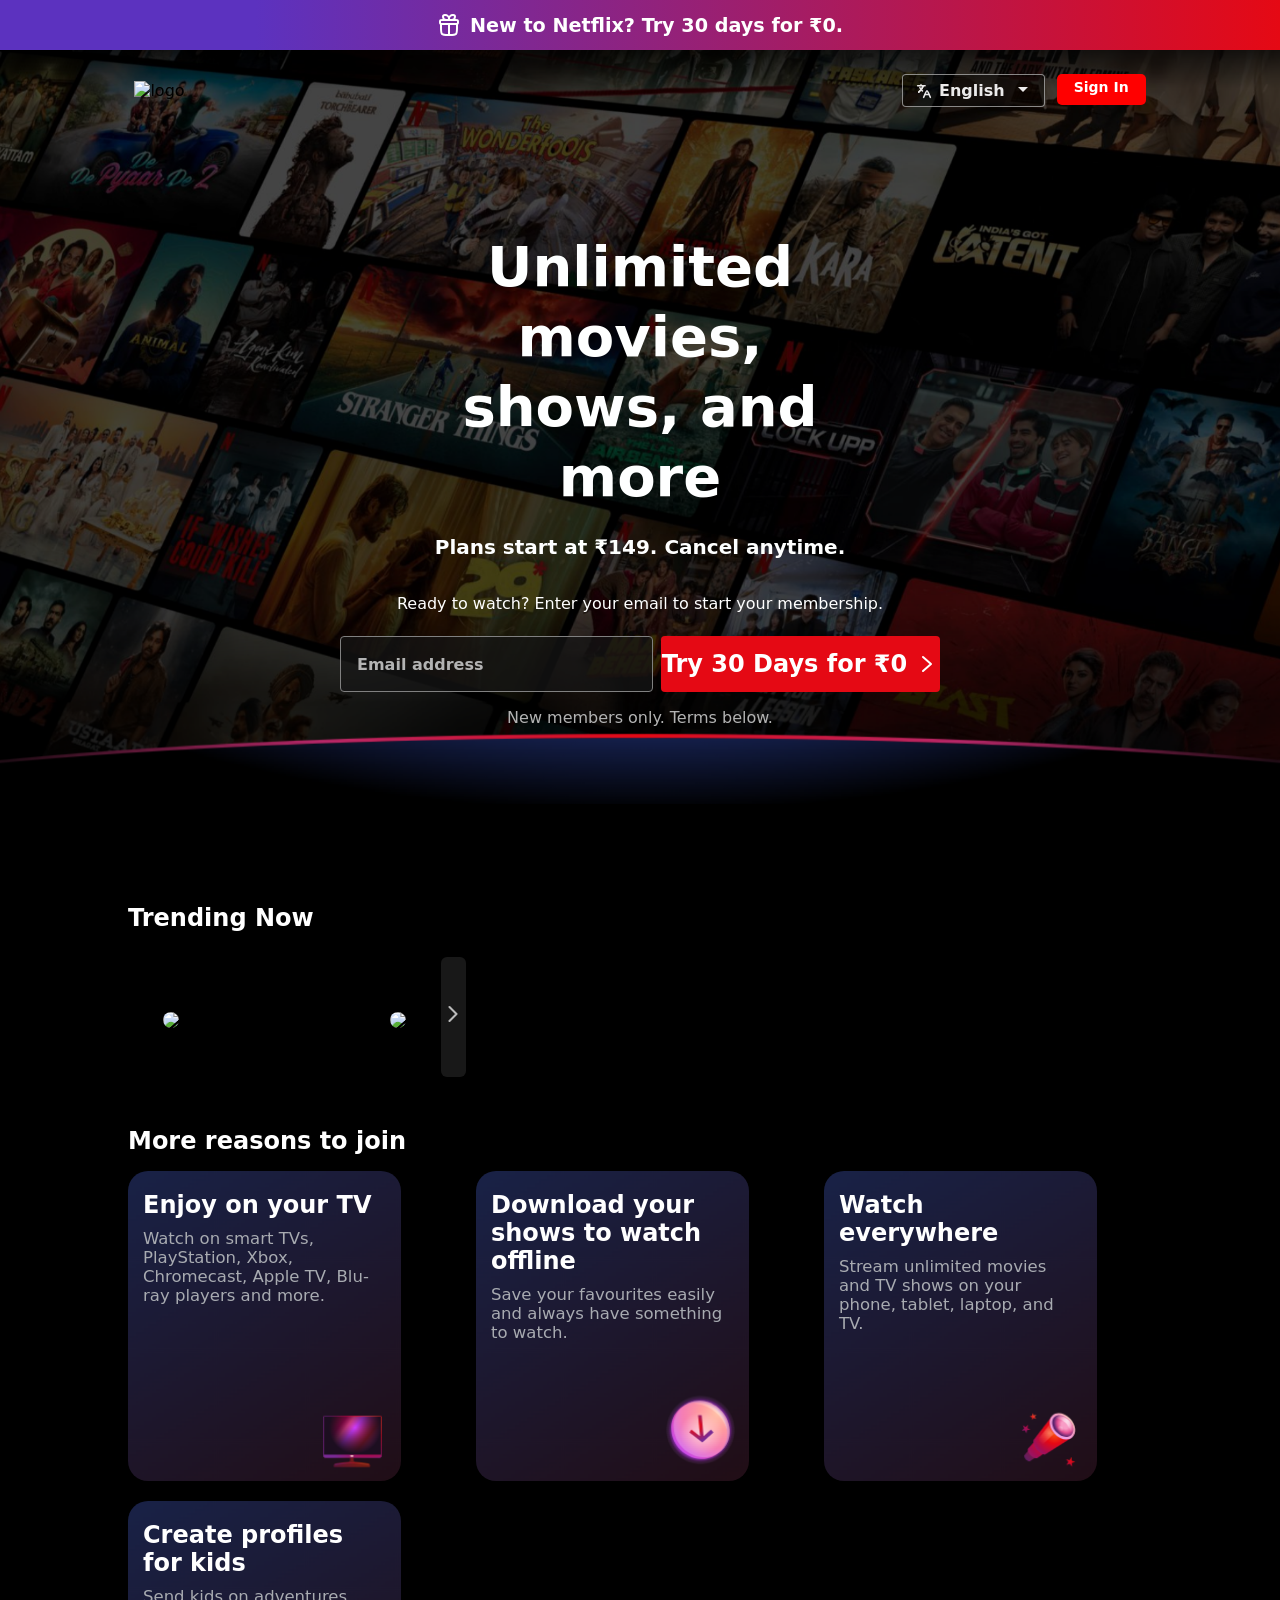
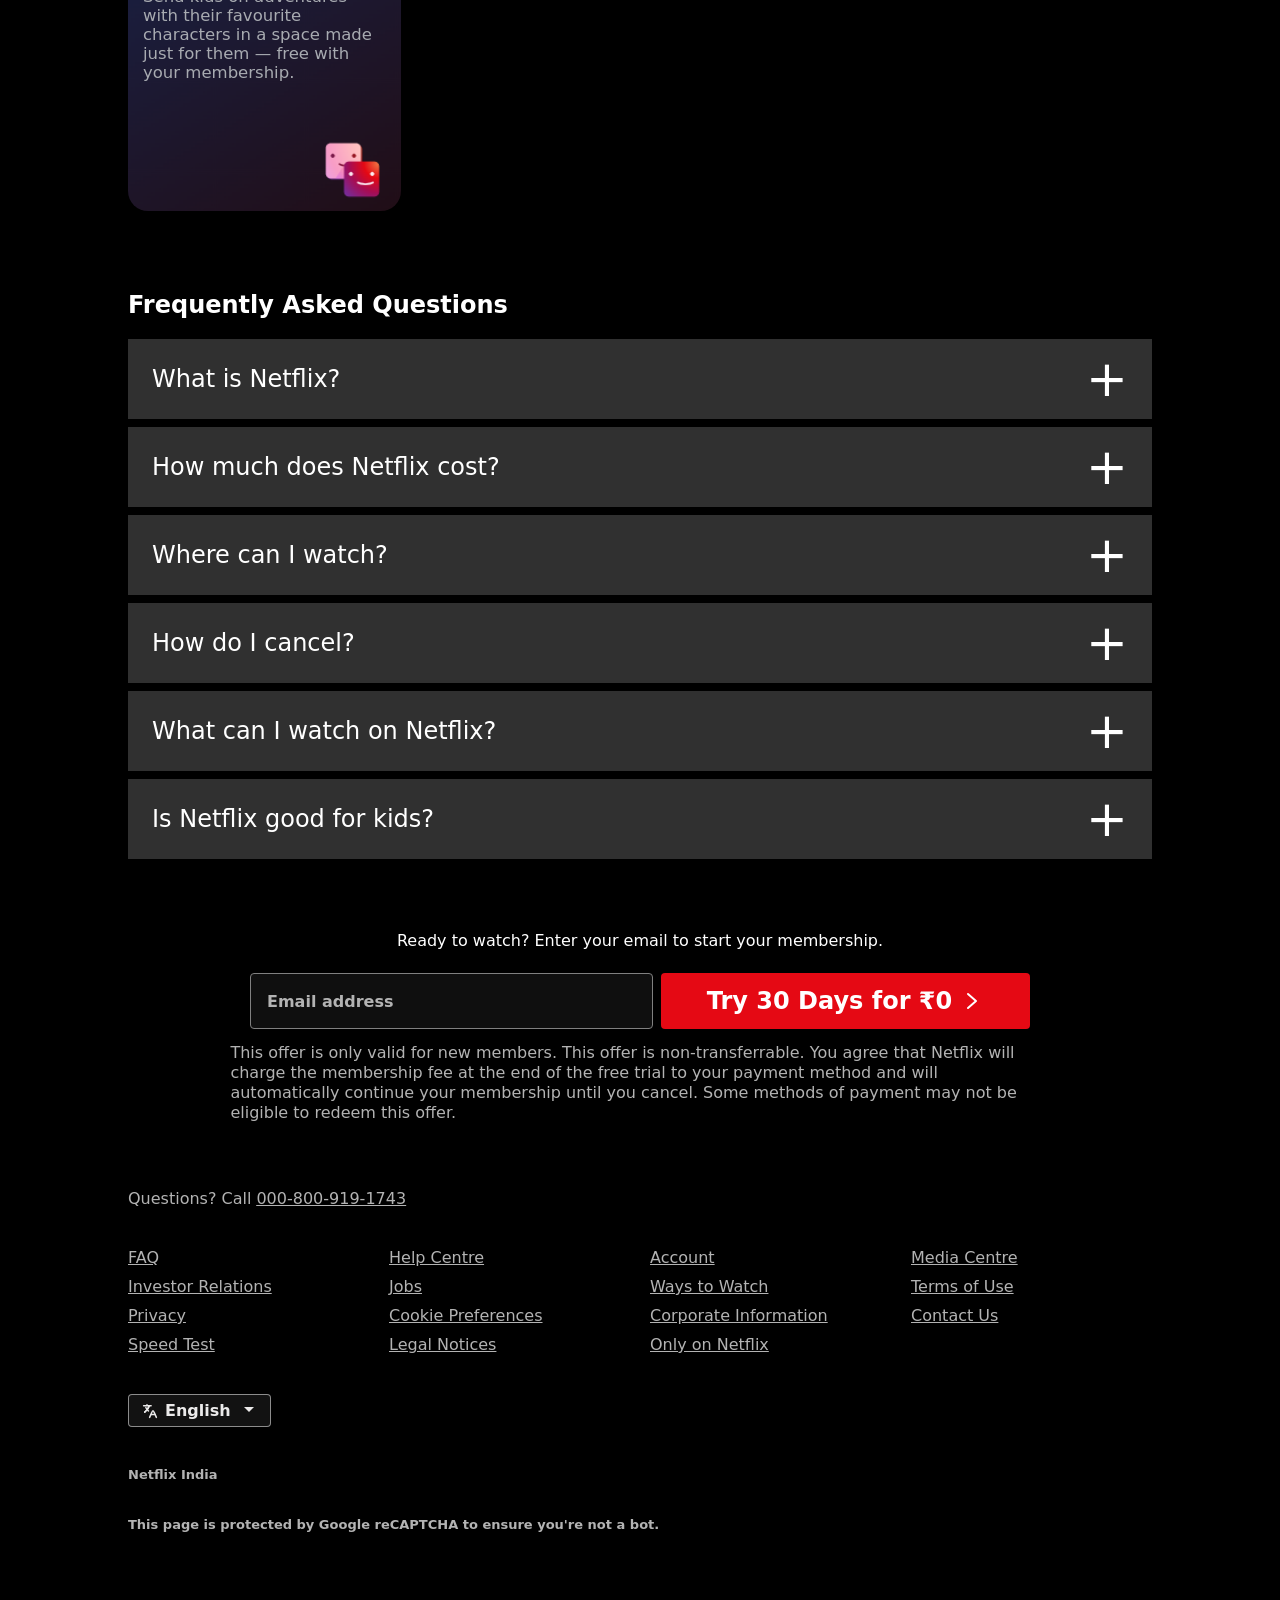
==== commit ca19e157: "Favicon update" ====
--- a/Netflix Clone/Netflix.html
+++ b/Netflix Clone/Netflix.html
@@ -6,6 +6,7 @@
     <meta name="viewport" content="width=device-width, initial-scale=1.0">
     <title>Netflix Clone</title>
     <link rel="stylesheet" href="style.css">
+    <link rel="icon" type="image/x-icon" href="assets/favicon.ico">
 </head>
 
 <body>
--- a/Netflix Clone/style.css
+++ b/Netflix Clone/style.css
@@ -187,7 +187,7 @@
 
 .email-section {
     display: flex;
-    width: 100%;
+    width: 80%;
     max-width: 600px;
     gap: 8px;
 }
@@ -264,6 +264,8 @@
     overflow-x: auto;
     overflow-y: hidden;
     scroll-behavior: smooth;
+    padding-left: 35px;
+    padding-top: 10px;
 }
 
 .movie-slider::-webkit-scrollbar {
@@ -271,18 +273,19 @@
 }
 
 .movie-card {
-    position: relative;
-    flex: 0 0 auto;
+     position: relative;
+    flex: 0 0 180px;
+    transition: transform .3s ease;
 }
 
 .movie-card img {
-    width: 180px;
-    border-radius: 10px;
-    transition: .3s;
+    width:100%;
+    border-radius:10px;
+    cursor: pointer;
 }
 
 .movie-card:hover img {
-    transform: scale(1.05);
+    transform: none;
 }
 
 .number {
